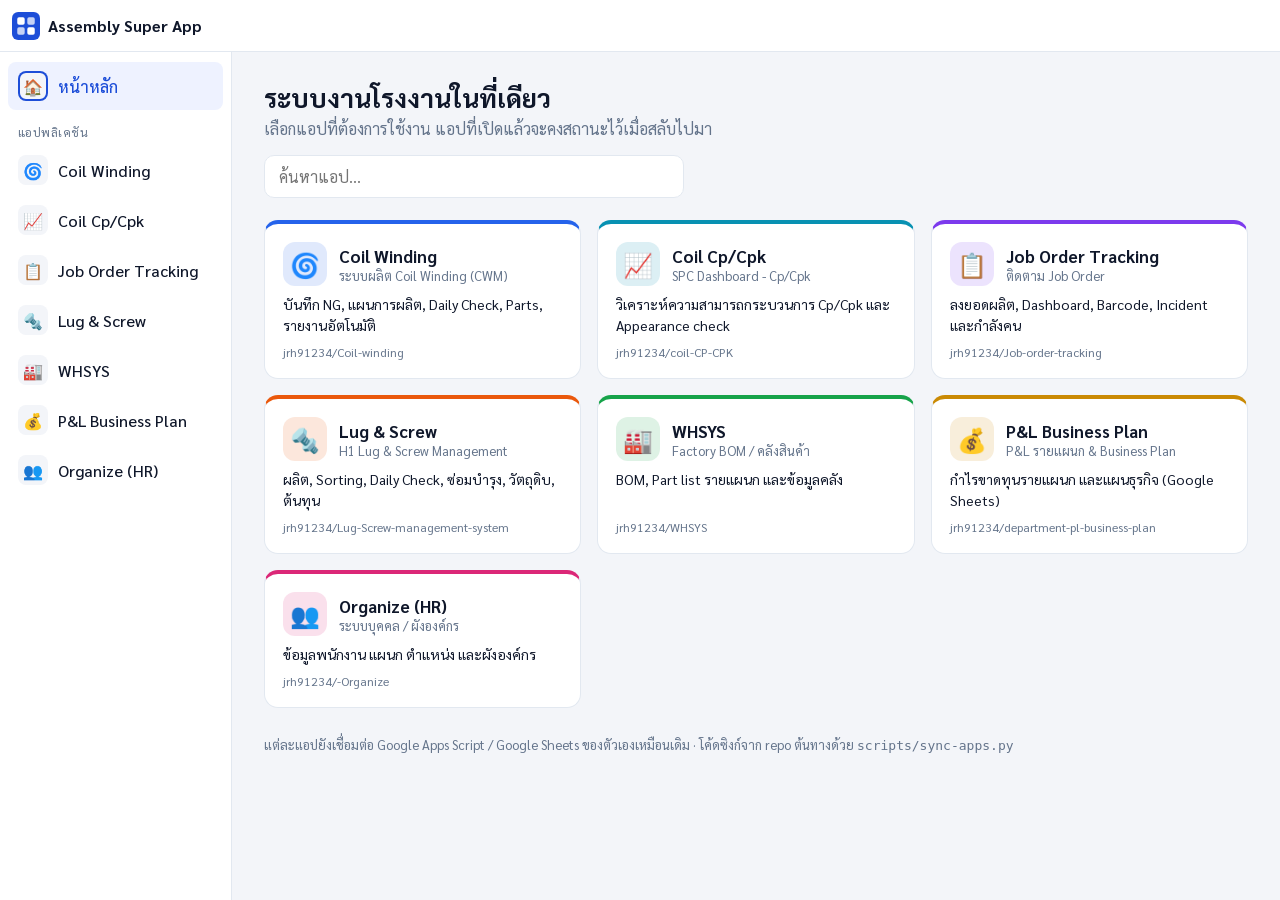
==== index.html @ a47a1d9f "Create Assembly Super App portal combining all factory apps Portal shell (index.html + portal/) list" ====
<!doctype html>
<html lang="th">
<head>
  <meta charset="utf-8">
  <meta name="viewport" content="width=device-width, initial-scale=1">
  <title>Assembly Super App</title>
  <link rel="icon" href="portal/icon.svg" type="image/svg+xml">
  <link rel="preconnect" href="https://fonts.googleapis.com">
  <link href="https://fonts.googleapis.com/css2?family=Sarabun:wght@400;500;600;700&display=swap" rel="stylesheet">
  <link rel="stylesheet" href="portal/portal.css">
</head>
<body>
  <header class="topbar">
    <button class="icon-btn menu-btn" id="menuBtn" aria-label="เมนู">☰</button>
    <a class="brand" href="#/">
      <img src="portal/icon.svg" alt="" width="28" height="28">
      <span>Assembly Super App</span>
    </a>
    <div class="current" id="current"></div>
    <div class="actions" id="appActions" hidden>
      <select id="subPage" aria-label="หน้าย่อย" hidden></select>
      <button class="icon-btn" id="reloadBtn" title="โหลดแอปใหม่">⟳</button>
      <a class="icon-btn" id="newTabBtn" target="_blank" rel="noopener" title="เปิดในแท็บใหม่">↗</a>
    </div>
  </header>

  <nav class="sidebar" id="sidebar">
    <a class="nav-item" href="#/" data-id="">
      <span class="nav-icon">🏠</span><span class="nav-label">หน้าหลัก</span>
    </a>
    <div class="nav-sep">แอปพลิเคชัน</div>
    <div id="navApps"></div>
  </nav>
  <div class="scrim" id="scrim"></div>

  <main class="content">
    <section class="home" id="home">
      <div class="hero">
        <h1>ระบบงานโรงงานในที่เดียว</h1>
        <p>เลือกแอปที่ต้องการใช้งาน แอปที่เปิดแล้วจะคงสถานะไว้เมื่อสลับไปมา</p>
        <input type="search" id="search" placeholder="ค้นหาแอป…" autocomplete="off">
      </div>
      <div class="grid" id="grid"></div>
      <p class="footnote">แต่ละแอปยังเชื่อมต่อ Google Apps Script / Google Sheets ของตัวเองเหมือนเดิม
        · โค้ดซิงก์จาก repo ต้นทางด้วย <code>scripts/sync-apps.py</code></p>
    </section>
    <div class="frames" id="frames"></div>
  </main>

  <script src="portal/portal.js"></script>
</body>
</html>
---- portal/portal.css ----
:root {
  --bg: #f3f5f9;
  --surface: #ffffff;
  --text: #0f172a;
  --muted: #64748b;
  --border: #e2e8f0;
  --accent: #1d4ed8;
  --hover: #eef2ff;
  --topbar-h: 52px;
  --sidebar-w: 232px;
  color-scheme: light;
}
@media (prefers-color-scheme: dark) {
  :root {
    --bg: #0b1120;
    --surface: #111827;
    --text: #e5e7eb;
    --muted: #94a3b8;
    --border: #1f2937;
    --accent: #60a5fa;
    --hover: #1e293b;
    color-scheme: dark;
  }
}

* { box-sizing: border-box; }
html, body { height: 100%; margin: 0; }
body {
  font-family: "Sarabun", system-ui, sans-serif;
  background: var(--bg);
  color: var(--text);
  overflow: hidden;
}

.topbar {
  position: fixed; inset: 0 0 auto 0; height: var(--topbar-h);
  display: flex; align-items: center; gap: 12px; padding: 0 12px;
  background: var(--surface); border-bottom: 1px solid var(--border); z-index: 30;
}
.brand { display: flex; align-items: center; gap: 8px; font-weight: 700; color: inherit; text-decoration: none; white-space: nowrap; }
.current { flex: 1; min-width: 0; color: var(--muted); white-space: nowrap; overflow: hidden; text-overflow: ellipsis; }
.current::before { content: "/"; margin-right: 10px; opacity: .5; }
.current:empty::before { content: none; }
.actions { display: flex; align-items: center; gap: 6px; }
.actions[hidden] { display: none; }
.actions select {
  font: inherit; padding: 4px 8px; border-radius: 8px;
  border: 1px solid var(--border); background: var(--surface); color: inherit;
}
.icon-btn {
  display: inline-grid; place-items: center; width: 36px; height: 36px;
  border: 1px solid var(--border); border-radius: 8px; background: var(--surface);
  color: inherit; font-size: 18px; cursor: pointer; text-decoration: none;
}
.icon-btn:hover { background: var(--hover); }
.menu-btn { display: none; }

.sidebar {
  position: fixed; top: var(--topbar-h); bottom: 0; left: 0; width: var(--sidebar-w);
  padding: 10px 8px; overflow-y: auto;
  background: var(--surface); border-right: 1px solid var(--border); z-index: 25;
}
.nav-item {
  display: flex; align-items: center; gap: 10px; padding: 9px 10px; margin-bottom: 2px;
  border-radius: 8px; color: inherit; text-decoration: none; font-weight: 500;
}
.nav-item:hover { background: var(--hover); }
.nav-item.active { background: var(--hover); color: var(--accent); }
.nav-item.active .nav-icon { box-shadow: inset 0 0 0 2px var(--app-color, var(--accent)); }
.nav-icon {
  display: inline-grid; place-items: center; width: 30px; height: 30px; border-radius: 8px;
  background: var(--bg); font-size: 16px; flex: none;
}
.nav-label { overflow: hidden; text-overflow: ellipsis; white-space: nowrap; }
.nav-dot { width: 6px; height: 6px; border-radius: 50%; background: #22c55e; margin-left: auto; flex: none; }
.nav-sep { margin: 14px 10px 6px; font-size: 12px; color: var(--muted); text-transform: uppercase; letter-spacing: .04em; }
.scrim { display: none; }

.content { position: fixed; top: var(--topbar-h); left: var(--sidebar-w); right: 0; bottom: 0; }
.home { height: 100%; overflow-y: auto; padding: 28px 32px 40px; }
.home[hidden], .frames[hidden] { display: none; }
.hero h1 { margin: 0 0 4px; font-size: 26px; }
.hero p { margin: 0 0 16px; color: var(--muted); }
#search {
  width: 100%; max-width: 420px; font: inherit; padding: 10px 14px;
  border: 1px solid var(--border); border-radius: 10px; background: var(--surface); color: inherit;
}
.grid { display: grid; grid-template-columns: repeat(auto-fill, minmax(250px, 1fr)); gap: 16px; margin-top: 22px; }
.card {
  display: flex; flex-direction: column; gap: 8px; padding: 18px;
  background: var(--surface); border: 1px solid var(--border); border-radius: 14px;
  border-top: 4px solid var(--app-color); color: inherit; text-decoration: none;
  transition: transform .12s, box-shadow .12s;
}
.card:hover { transform: translateY(-2px); box-shadow: 0 8px 24px rgb(15 23 42 / .08); }
.card-head { display: flex; align-items: center; gap: 12px; }
.card-icon {
  display: grid; place-items: center; width: 44px; height: 44px; border-radius: 12px; font-size: 24px;
  background: color-mix(in srgb, var(--app-color) 14%, transparent);
}
.card h2 { margin: 0; font-size: 17px; }
.card .th { margin: 0; font-size: 13px; color: var(--muted); }
.card p.desc { margin: 0; font-size: 14px; line-height: 1.5; }
.card .meta { margin-top: auto; font-size: 12px; color: var(--muted); }
.footnote { margin-top: 28px; font-size: 13px; color: var(--muted); }
.empty { color: var(--muted); }

.frames, .frames iframe { position: absolute; inset: 0; width: 100%; height: 100%; border: 0; background: #fff; }
.frames iframe[hidden] { display: none; }

@media (max-width: 820px) {
  .menu-btn { display: inline-grid; }
  .brand span { display: none; }
  .sidebar { transform: translateX(-100%); transition: transform .2s; }
  body.nav-open .sidebar { transform: none; box-shadow: 0 0 40px rgb(0 0 0 / .2); }
  body.nav-open .scrim { display: block; position: fixed; inset: var(--topbar-h) 0 0 0; background: rgb(0 0 0 / .35); z-index: 20; }
  .content { left: 0; }
  .home { padding: 20px 16px 32px; }
  .actions select { max-width: 120px; }
}
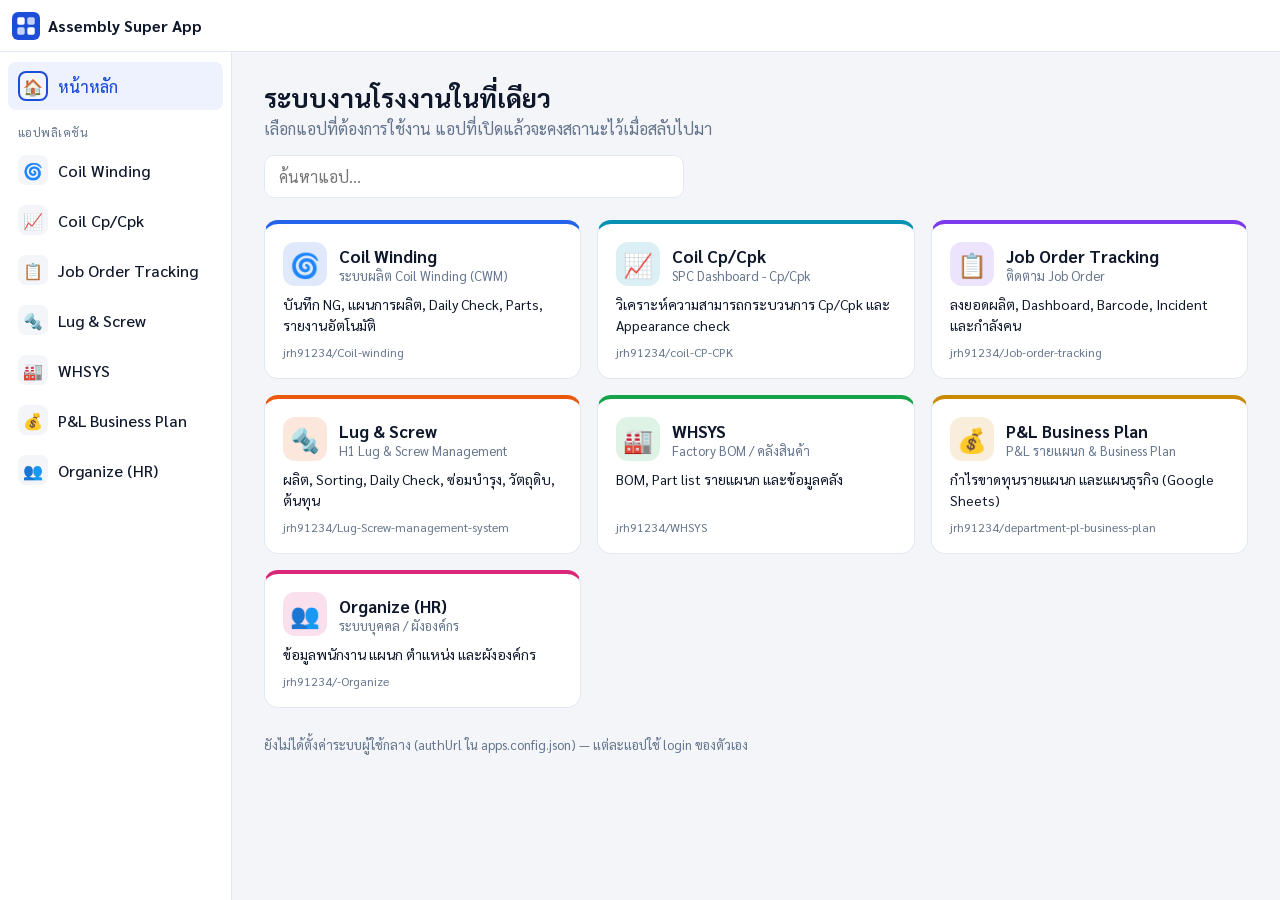
==== commit 0df9f442: "Add central user directory, SSO login and Admin panel scr/auth.gs is a new Apps Script web app holdi" ====
--- a/index.html
+++ b/index.html
@@ -22,6 +22,15 @@
       <button class="icon-btn" id="reloadBtn" title="โหลดแอปใหม่">⟳</button>
       <a class="icon-btn" id="newTabBtn" target="_blank" rel="noopener" title="เปิดในแท็บใหม่">↗</a>
     </div>
+    <div class="user-menu" id="userMenu" hidden>
+      <button class="user-btn" id="userBtn" aria-haspopup="true">
+        <span class="avatar" id="userAvatar"></span><span class="user-name" id="userName"></span>
+      </button>
+      <div class="dropdown" id="userDropdown" hidden>
+        <button id="changePwBtn">🔑 เปลี่ยนรหัสผ่าน</button>
+        <button id="logoutBtn">🚪 ออกจากระบบ</button>
+      </div>
+    </div>
   </header>
 
   <nav class="sidebar" id="sidebar">
@@ -30,23 +39,100 @@
     </a>
     <div class="nav-sep">แอปพลิเคชัน</div>
     <div id="navApps"></div>
+    <div id="navAdmin" hidden>
+      <div class="nav-sep">ผู้ดูแลระบบ</div>
+      <a class="nav-item" href="#/admin" data-id="admin">
+        <span class="nav-icon">⚙️</span><span class="nav-label">จัดการผู้ใช้</span>
+      </a>
+    </div>
   </nav>
   <div class="scrim" id="scrim"></div>
 
   <main class="content">
     <section class="home" id="home">
       <div class="hero">
-        <h1>ระบบงานโรงงานในที่เดียว</h1>
+        <h1 id="greeting">ระบบงานโรงงานในที่เดียว</h1>
         <p>เลือกแอปที่ต้องการใช้งาน แอปที่เปิดแล้วจะคงสถานะไว้เมื่อสลับไปมา</p>
         <input type="search" id="search" placeholder="ค้นหาแอป…" autocomplete="off">
       </div>
       <div class="grid" id="grid"></div>
-      <p class="footnote">แต่ละแอปยังเชื่อมต่อ Google Apps Script / Google Sheets ของตัวเองเหมือนเดิม
-        · โค้ดซิงก์จาก repo ต้นทางด้วย <code>scripts/sync-apps.py</code></p>
+      <p class="footnote" id="footnote">แต่ละแอปยังเชื่อมต่อ Google Apps Script / Google Sheets ของตัวเองเหมือนเดิม</p>
     </section>
+
+    <section class="admin" id="admin" hidden>
+      <div class="admin-head">
+        <div>
+          <h1>จัดการผู้ใช้</h1>
+          <p>ผู้ใช้หนึ่งคน login ครั้งเดียวแล้วใช้ได้ทุกแอปที่กำหนดสิทธิ์ไว้</p>
+        </div>
+        <button class="btn primary" id="addUserBtn">+ เพิ่มผู้ใช้</button>
+      </div>
+      <input type="search" id="userSearch" placeholder="ค้นหาผู้ใช้…" autocomplete="off">
+      <div class="table-wrap">
+        <table class="users">
+          <thead><tr><th>ผู้ใช้</th><th>สิทธิ์แอป</th><th>สถานะ</th><th>เข้าใช้ล่าสุด</th><th></th></tr></thead>
+          <tbody id="userRows"><tr><td colspan="5" class="muted">กำลังโหลด…</td></tr></tbody>
+        </table>
+      </div>
+    </section>
+
     <div class="frames" id="frames"></div>
   </main>
 
+  <!-- Login -->
+  <div class="overlay" id="loginOverlay" hidden>
+    <form class="login-card" id="loginForm">
+      <img src="portal/icon.svg" alt="" width="48" height="48">
+      <h1>Assembly Super App</h1>
+      <p class="muted">เข้าสู่ระบบครั้งเดียว ใช้ได้ทุกแอป</p>
+      <label>Username<input id="loginUser" autocomplete="username" autocapitalize="none" required></label>
+      <label>Password<input id="loginPass" type="password" autocomplete="current-password" required></label>
+      <p class="error" id="loginError" hidden></p>
+      <button class="btn primary" id="loginBtn" type="submit">เข้าสู่ระบบ</button>
+    </form>
+  </div>
+
+  <!-- User editor -->
+  <dialog class="modal" id="userModal">
+    <form method="dialog" id="userForm">
+      <h2 id="userModalTitle">เพิ่มผู้ใช้</h2>
+      <div class="form-row">
+        <label>Username<input id="fUsername" required autocapitalize="none" pattern="[A-Za-z0-9._@-]+" title="a-z 0-9 . _ - @"></label>
+        <label>ชื่อ-สกุล<input id="fName" required></label>
+      </div>
+      <div class="form-row">
+        <label><span id="fPasswordLabel">รหัสผ่าน</span><input id="fPassword" type="password" autocomplete="new-password" minlength="4"></label>
+        <label class="check"><input type="checkbox" id="fActive" checked> เปิดใช้งานบัญชี</label>
+      </div>
+      <h3>สิทธิ์ในแต่ละแอป</h3>
+      <div class="app-roles" id="fApps"></div>
+      <p class="error" id="userFormError" hidden></p>
+      <div class="modal-actions">
+        <button class="btn danger" type="button" id="deleteUserBtn" hidden>ลบผู้ใช้</button>
+        <span class="spacer"></span>
+        <button class="btn" type="button" id="cancelUserBtn">ยกเลิก</button>
+        <button class="btn primary" type="submit" id="saveUserBtn">บันทึก</button>
+      </div>
+    </form>
+  </dialog>
+
+  <!-- Change password -->
+  <dialog class="modal small" id="pwModal">
+    <form method="dialog" id="pwForm">
+      <h2>เปลี่ยนรหัสผ่าน</h2>
+      <p class="warn" id="pwNotice" hidden>คุณกำลังใช้รหัสผ่านเริ่มต้น กรุณาเปลี่ยนก่อนใช้งาน</p>
+      <label>รหัสผ่านเดิม<input id="pwOld" type="password" autocomplete="current-password" required></label>
+      <label>รหัสผ่านใหม่<input id="pwNew" type="password" autocomplete="new-password" minlength="4" required></label>
+      <p class="error" id="pwError" hidden></p>
+      <div class="modal-actions">
+        <span class="spacer"></span>
+        <button class="btn" type="button" id="pwCancel">ยกเลิก</button>
+        <button class="btn primary" type="submit">บันทึก</button>
+      </div>
+    </form>
+  </dialog>
+
+  <script src="portal/sso.js"></script>
   <script src="portal/portal.js"></script>
 </body>
 </html>
--- a/portal/portal.css
+++ b/portal/portal.css
@@ -118,3 +118,95 @@
   .home { padding: 20px 16px 32px; }
   .actions select { max-width: 120px; }
 }
+
+/* ---------- auth & admin ---------- */
+.btn {
+  font: inherit; font-weight: 600; padding: 8px 14px; border-radius: 8px; cursor: pointer;
+  border: 1px solid var(--border); background: var(--surface); color: inherit;
+}
+.btn:hover { background: var(--hover); }
+.btn.primary { background: var(--accent); border-color: var(--accent); color: #fff; }
+.btn.primary:hover { filter: brightness(1.08); }
+.btn.danger { color: #dc2626; border-color: #fecaca; }
+.btn.small { padding: 4px 10px; font-size: 13px; }
+.btn:disabled { opacity: .6; cursor: default; }
+.muted { color: var(--muted); font-size: 13px; }
+.error { color: #dc2626; font-size: 14px; margin: 4px 0; }
+.error[hidden], .warn[hidden] { display: none; }
+.warn { background: #fef3c7; color: #92400e; padding: 8px 12px; border-radius: 8px; font-size: 14px; }
+.spacer { flex: 1; }
+
+.user-menu { position: relative; }
+.user-menu[hidden] { display: none; }
+.user-btn {
+  display: flex; align-items: center; gap: 8px; padding: 4px 10px 4px 4px; font: inherit;
+  border: 1px solid var(--border); border-radius: 999px; background: var(--surface); color: inherit; cursor: pointer;
+}
+.avatar { display: grid; place-items: center; width: 28px; height: 28px; border-radius: 50%; background: var(--accent); color: #fff; font-weight: 700; }
+.user-name { max-width: 140px; overflow: hidden; text-overflow: ellipsis; white-space: nowrap; }
+.dropdown {
+  position: absolute; right: 0; top: calc(100% + 6px); min-width: 180px; padding: 6px;
+  background: var(--surface); border: 1px solid var(--border); border-radius: 10px; box-shadow: 0 10px 30px rgb(0 0 0 / .12);
+}
+.dropdown[hidden] { display: none; }
+.dropdown button { display: block; width: 100%; text-align: left; font: inherit; padding: 8px 10px; border: 0; border-radius: 6px; background: none; color: inherit; cursor: pointer; }
+.dropdown button:hover { background: var(--hover); }
+
+.overlay { position: fixed; inset: 0; z-index: 50; display: grid; place-items: center; padding: 16px; background: var(--bg); }
+.overlay[hidden] { display: none; }
+.login-card {
+  width: 100%; max-width: 360px; display: flex; flex-direction: column; gap: 12px; padding: 28px;
+  background: var(--surface); border: 1px solid var(--border); border-radius: 16px; box-shadow: 0 20px 50px rgb(15 23 42 / .08);
+}
+.login-card h1 { margin: 4px 0 0; font-size: 22px; }
+.login-card p { margin: 0 0 6px; }
+label { display: flex; flex-direction: column; gap: 4px; font-size: 14px; font-weight: 600; }
+label.check { flex-direction: row; align-items: center; gap: 8px; align-self: end; padding-bottom: 10px; }
+input:not([type=checkbox]), .app-role select {
+  font: inherit; font-weight: 400; padding: 9px 12px; border-radius: 8px;
+  border: 1px solid var(--border); background: var(--surface); color: inherit; width: 100%;
+}
+
+.admin { height: 100%; overflow-y: auto; padding: 28px 32px 40px; }
+.admin[hidden] { display: none; }
+.admin-head { display: flex; justify-content: space-between; align-items: flex-start; gap: 12px; margin-bottom: 16px; }
+.admin-head h1 { margin: 0 0 4px; font-size: 24px; }
+.admin-head p { margin: 0; color: var(--muted); }
+#userSearch { max-width: 320px; margin-bottom: 14px; }
+.table-wrap { overflow-x: auto; background: var(--surface); border: 1px solid var(--border); border-radius: 12px; }
+table.users { width: 100%; border-collapse: collapse; font-size: 14px; }
+table.users th, table.users td { padding: 10px 14px; text-align: left; border-bottom: 1px solid var(--border); vertical-align: top; }
+table.users th { font-size: 12px; color: var(--muted); font-weight: 600; text-transform: uppercase; }
+table.users tr:last-child td { border-bottom: 0; }
+.chip, .role-chip { display: inline-block; margin: 2px 4px 2px 0; padding: 2px 8px; border-radius: 999px; background: var(--hover); font-size: 12px; white-space: nowrap; }
+.card .meta { display: flex; justify-content: space-between; align-items: center; gap: 8px; }
+.role-chip { margin: 0; color: var(--accent); }
+.status { padding: 2px 8px; border-radius: 999px; font-size: 12px; font-weight: 600; }
+.status.on { background: #dcfce7; color: #166534; }
+.status.off { background: #fee2e2; color: #991b1b; }
+
+dialog.modal {
+  width: min(640px, calc(100vw - 32px)); max-height: calc(100vh - 32px); padding: 22px; border: 1px solid var(--border);
+  border-radius: 14px; background: var(--surface); color: var(--text);
+}
+dialog.modal.small { width: min(380px, calc(100vw - 32px)); }
+dialog.modal::backdrop { background: rgb(15 23 42 / .45); }
+dialog form { display: flex; flex-direction: column; gap: 12px; }
+dialog h2 { margin: 0; font-size: 19px; }
+dialog h3 { margin: 6px 0 0; font-size: 15px; }
+.form-row { display: grid; grid-template-columns: 1fr 1fr; gap: 12px; }
+.app-roles { display: flex; flex-direction: column; gap: 6px; }
+.app-role { display: grid; grid-template-columns: 1fr 170px; gap: 8px; align-items: center; }
+.app-role:has(input) { grid-template-columns: 1fr 170px 150px; }
+.app-role-name { font-size: 14px; font-weight: 600; }
+.app-role select, .app-role input { padding: 6px 10px; }
+.modal-actions { display: flex; gap: 8px; margin-top: 6px; }
+
+@media (max-width: 820px) {
+  .user-name { display: none; }
+  .user-btn { padding: 4px; }
+  .admin { padding: 20px 16px 32px; }
+  .form-row { grid-template-columns: 1fr; }
+  .app-role, .app-role:has(input) { grid-template-columns: 1fr 1fr; }
+  .app-role-name { grid-column: 1 / -1; }
+}
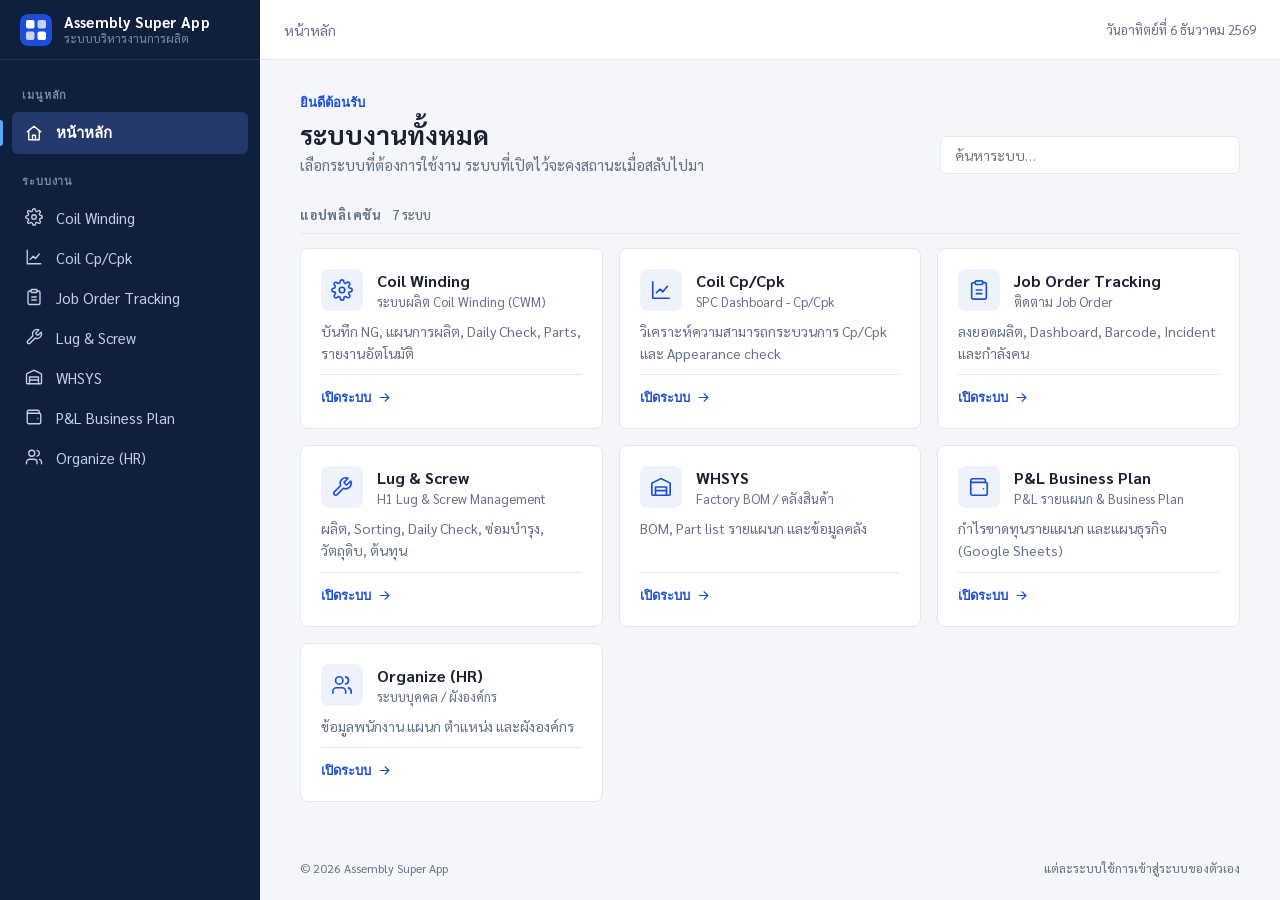
==== commit bb058da6: "Give the portal a more formal layout Navy sidebar with the brand on top, breadcrumb topbar with date" ====
--- a/index.html
+++ b/index.html
@@ -5,58 +5,76 @@
   <meta name="viewport" content="width=device-width, initial-scale=1">
   <title>Assembly Super App</title>
   <link rel="icon" href="portal/icon.svg" type="image/svg+xml">
+  <link rel="icon" href="portal/icon-32.png" sizes="32x32" type="image/png">
+  <link rel="apple-touch-icon" href="portal/icon-180.png">
+  <link rel="manifest" href="manifest.webmanifest">
+  <meta name="theme-color" content="#0f1f3d">
   <link rel="preconnect" href="https://fonts.googleapis.com">
   <link href="https://fonts.googleapis.com/css2?family=Sarabun:wght@400;500;600;700&display=swap" rel="stylesheet">
   <link rel="stylesheet" href="portal/portal.css">
 </head>
 <body>
+  <nav class="sidebar" id="sidebar">
+    <a class="brand" href="#/">
+      <img src="portal/icon.svg" alt="" width="32" height="32">
+      <span class="brand-text"><strong>Assembly Super App</strong><small>ระบบบริหารงานการผลิต</small></span>
+    </a>
+    <div class="nav-scroll">
+      <div class="nav-sep">เมนูหลัก</div>
+      <a class="nav-item" href="#/" data-id="">
+        <span class="nav-icon" data-icon="home"></span><span class="nav-label">หน้าหลัก</span>
+      </a>
+      <div class="nav-sep">ระบบงาน</div>
+      <div id="navApps"></div>
+      <div id="navAdmin" hidden>
+        <div class="nav-sep">ผู้ดูแลระบบ</div>
+        <a class="nav-item" href="#/admin" data-id="admin">
+          <span class="nav-icon" data-icon="shield"></span><span class="nav-label">จัดการผู้ใช้</span>
+        </a>
+      </div>
+    </div>
+  </nav>
+  <div class="scrim" id="scrim"></div>
+
   <header class="topbar">
     <button class="icon-btn menu-btn" id="menuBtn" aria-label="เมนู">☰</button>
-    <a class="brand" href="#/">
-      <img src="portal/icon.svg" alt="" width="28" height="28">
-      <span>Assembly Super App</span>
-    </a>
-    <div class="current" id="current"></div>
+    <nav class="crumbs" aria-label="ตำแหน่งปัจจุบัน">
+      <a href="#/">หน้าหลัก</a><span class="current" id="current"></span>
+    </nav>
     <div class="actions" id="appActions" hidden>
       <select id="subPage" aria-label="หน้าย่อย" hidden></select>
       <button class="icon-btn" id="reloadBtn" title="โหลดแอปใหม่">⟳</button>
       <a class="icon-btn" id="newTabBtn" target="_blank" rel="noopener" title="เปิดในแท็บใหม่">↗</a>
     </div>
+    <span class="today" id="today"></span>
     <div class="user-menu" id="userMenu" hidden>
       <button class="user-btn" id="userBtn" aria-haspopup="true">
-        <span class="avatar" id="userAvatar"></span><span class="user-name" id="userName"></span>
+        <span class="avatar" id="userAvatar"></span>
+        <span class="user-meta"><span class="user-name" id="userName"></span><small id="userRole"></small></span>
       </button>
       <div class="dropdown" id="userDropdown" hidden>
-        <button id="changePwBtn">🔑 เปลี่ยนรหัสผ่าน</button>
-        <button id="logoutBtn">🚪 ออกจากระบบ</button>
+        <button id="changePwBtn"><span data-icon="key"></span>เปลี่ยนรหัสผ่าน</button>
+        <button id="logoutBtn"><span data-icon="logout"></span>ออกจากระบบ</button>
       </div>
     </div>
   </header>
 
-  <nav class="sidebar" id="sidebar">
-    <a class="nav-item" href="#/" data-id="">
-      <span class="nav-icon">🏠</span><span class="nav-label">หน้าหลัก</span>
-    </a>
-    <div class="nav-sep">แอปพลิเคชัน</div>
-    <div id="navApps"></div>
-    <div id="navAdmin" hidden>
-      <div class="nav-sep">ผู้ดูแลระบบ</div>
-      <a class="nav-item" href="#/admin" data-id="admin">
-        <span class="nav-icon">⚙️</span><span class="nav-label">จัดการผู้ใช้</span>
-      </a>
-    </div>
-  </nav>
-  <div class="scrim" id="scrim"></div>
-
   <main class="content">
     <section class="home" id="home">
-      <div class="hero">
-        <h1 id="greeting">ระบบงานโรงงานในที่เดียว</h1>
-        <p>เลือกแอปที่ต้องการใช้งาน แอปที่เปิดแล้วจะคงสถานะไว้เมื่อสลับไปมา</p>
-        <input type="search" id="search" placeholder="ค้นหาแอป…" autocomplete="off">
+      <div class="page-head">
+        <div>
+          <p class="eyebrow" id="greeting">ยินดีต้อนรับ</p>
+          <h1>ระบบงานทั้งหมด</h1>
+          <p class="muted-lead">เลือกระบบที่ต้องการใช้งาน ระบบที่เปิดไว้จะคงสถานะเมื่อสลับไปมา</p>
+        </div>
+        <input type="search" id="search" placeholder="ค้นหาระบบ…" autocomplete="off">
       </div>
+      <div class="section-title"><span>แอปพลิเคชัน</span><span class="count" id="appCount"></span></div>
       <div class="grid" id="grid"></div>
-      <p class="footnote" id="footnote">แต่ละแอปยังเชื่อมต่อ Google Apps Script / Google Sheets ของตัวเองเหมือนเดิม</p>
+      <footer class="page-foot">
+        <span>© <span id="year"></span> Assembly Super App</span>
+        <span id="footnote"></span>
+      </footer>
     </section>
 
     <section class="admin" id="admin" hidden>
@@ -132,6 +150,7 @@
     </form>
   </dialog>
 
+  <script src="portal/icons.js"></script>
   <script src="portal/sso.js"></script>
   <script src="portal/portal.js"></script>
 </body>
--- a/portal/portal.css
+++ b/portal/portal.css
@@ -1,24 +1,34 @@
 :root {
-  --bg: #f3f5f9;
+  --bg: #f4f6f9;
   --surface: #ffffff;
-  --text: #0f172a;
-  --muted: #64748b;
-  --border: #e2e8f0;
+  --text: #1a2233;
+  --muted: #64708a;
+  --border: #e3e7ee;
   --accent: #1d4ed8;
-  --hover: #eef2ff;
-  --topbar-h: 52px;
-  --sidebar-w: 232px;
+  --accent-soft: #eef2fb;
+  --hover: #f1f4f9;
+  --nav-bg: #0f1f3d;
+  --nav-text: #c7d0e0;
+  --nav-muted: #7d8aa5;
+  --nav-hover: #1a2c50;
+  --nav-active: #24396a;
+  --topbar-h: 60px;
+  --sidebar-w: 260px;
   color-scheme: light;
 }
 @media (prefers-color-scheme: dark) {
   :root {
-    --bg: #0b1120;
-    --surface: #111827;
-    --text: #e5e7eb;
-    --muted: #94a3b8;
-    --border: #1f2937;
-    --accent: #60a5fa;
-    --hover: #1e293b;
+    --bg: #0d1220;
+    --surface: #151c2c;
+    --text: #e3e8f1;
+    --muted: #93a0b8;
+    --border: #253049;
+    --accent: #7aa2f7;
+    --accent-soft: #1c2740;
+    --hover: #1b2438;
+    --nav-bg: #0a1022;
+    --nav-hover: #141d33;
+    --nav-active: #1c2a4a;
     color-scheme: dark;
   }
 }
@@ -31,181 +41,228 @@
   color: var(--text);
   overflow: hidden;
 }
-
+.ico { width: 18px; height: 18px; flex: none; }
+
+/* ---------- sidebar ---------- */
+.sidebar {
+  position: fixed; top: 0; bottom: 0; left: 0; width: var(--sidebar-w); z-index: 25;
+  display: flex; flex-direction: column;
+  background: var(--nav-bg); color: var(--nav-text);
+}
+.brand {
+  display: flex; align-items: center; gap: 12px; height: var(--topbar-h); padding: 0 20px;
+  color: #fff; text-decoration: none; border-bottom: 1px solid rgb(255 255 255 / .08); flex: none;
+}
+.brand img { border-radius: 8px; }
+.brand-text { display: flex; flex-direction: column; line-height: 1.2; }
+.brand-text strong { font-size: 15px; font-weight: 700; letter-spacing: .01em; }
+.brand-text small { font-size: 12px; color: var(--nav-muted); }
+.nav-scroll { flex: 1; overflow-y: auto; padding: 8px 12px 20px; }
+.nav-sep {
+  margin: 18px 10px 8px; font-size: 11px; font-weight: 600; color: var(--nav-muted);
+  text-transform: uppercase; letter-spacing: .08em;
+}
+.nav-item {
+  position: relative; display: flex; align-items: center; gap: 12px; padding: 9px 12px; margin-bottom: 2px;
+  border-radius: 6px; color: var(--nav-text); text-decoration: none; font-size: 15px;
+}
+.nav-item:hover { background: var(--nav-hover); color: #fff; }
+.nav-item.active { background: var(--nav-active); color: #fff; font-weight: 600; }
+.nav-item.active::before {
+  content: ""; position: absolute; left: -12px; top: 8px; bottom: 8px; width: 3px; border-radius: 0 3px 3px 0; background: #60a5fa;
+}
+.nav-icon { display: inline-grid; place-items: center; width: 20px; height: 20px; flex: none; }
+.nav-label { overflow: hidden; text-overflow: ellipsis; white-space: nowrap; }
+.nav-dot { width: 6px; height: 6px; border-radius: 50%; background: #34d399; margin-left: auto; flex: none; }
+.scrim { display: none; }
+
+/* ---------- topbar ---------- */
 .topbar {
-  position: fixed; inset: 0 0 auto 0; height: var(--topbar-h);
-  display: flex; align-items: center; gap: 12px; padding: 0 12px;
-  background: var(--surface); border-bottom: 1px solid var(--border); z-index: 30;
-}
-.brand { display: flex; align-items: center; gap: 8px; font-weight: 700; color: inherit; text-decoration: none; white-space: nowrap; }
-.current { flex: 1; min-width: 0; color: var(--muted); white-space: nowrap; overflow: hidden; text-overflow: ellipsis; }
-.current::before { content: "/"; margin-right: 10px; opacity: .5; }
-.current:empty::before { content: none; }
+  position: fixed; top: 0; right: 0; left: var(--sidebar-w); height: var(--topbar-h); z-index: 20;
+  display: flex; align-items: center; gap: 14px; padding: 0 24px;
+  background: var(--surface); border-bottom: 1px solid var(--border);
+}
+.crumbs { flex: 1; min-width: 0; display: flex; align-items: center; gap: 8px; font-size: 14px; color: var(--muted); white-space: nowrap; overflow: hidden; }
+.crumbs a { color: var(--muted); text-decoration: none; }
+.crumbs a:hover { color: var(--text); }
+.crumbs .current { color: var(--text); font-weight: 600; overflow: hidden; text-overflow: ellipsis; }
+.crumbs .current:not(:empty)::before { content: "/"; margin-right: 8px; color: var(--border); font-weight: 400; }
+.today { font-size: 13px; color: var(--muted); white-space: nowrap; }
 .actions { display: flex; align-items: center; gap: 6px; }
 .actions[hidden] { display: none; }
 .actions select {
-  font: inherit; padding: 4px 8px; border-radius: 8px;
+  font: inherit; font-size: 14px; padding: 5px 8px; border-radius: 6px;
   border: 1px solid var(--border); background: var(--surface); color: inherit;
 }
 .icon-btn {
-  display: inline-grid; place-items: center; width: 36px; height: 36px;
-  border: 1px solid var(--border); border-radius: 8px; background: var(--surface);
-  color: inherit; font-size: 18px; cursor: pointer; text-decoration: none;
+  display: inline-grid; place-items: center; width: 34px; height: 34px;
+  border: 1px solid var(--border); border-radius: 6px; background: var(--surface);
+  color: inherit; font-size: 16px; cursor: pointer; text-decoration: none;
 }
 .icon-btn:hover { background: var(--hover); }
 .menu-btn { display: none; }
 
-.sidebar {
-  position: fixed; top: var(--topbar-h); bottom: 0; left: 0; width: var(--sidebar-w);
-  padding: 10px 8px; overflow-y: auto;
-  background: var(--surface); border-right: 1px solid var(--border); z-index: 25;
-}
-.nav-item {
-  display: flex; align-items: center; gap: 10px; padding: 9px 10px; margin-bottom: 2px;
-  border-radius: 8px; color: inherit; text-decoration: none; font-weight: 500;
-}
-.nav-item:hover { background: var(--hover); }
-.nav-item.active { background: var(--hover); color: var(--accent); }
-.nav-item.active .nav-icon { box-shadow: inset 0 0 0 2px var(--app-color, var(--accent)); }
-.nav-icon {
-  display: inline-grid; place-items: center; width: 30px; height: 30px; border-radius: 8px;
-  background: var(--bg); font-size: 16px; flex: none;
-}
-.nav-label { overflow: hidden; text-overflow: ellipsis; white-space: nowrap; }
-.nav-dot { width: 6px; height: 6px; border-radius: 50%; background: #22c55e; margin-left: auto; flex: none; }
-.nav-sep { margin: 14px 10px 6px; font-size: 12px; color: var(--muted); text-transform: uppercase; letter-spacing: .04em; }
-.scrim { display: none; }
-
+/* ---------- content ---------- */
 .content { position: fixed; top: var(--topbar-h); left: var(--sidebar-w); right: 0; bottom: 0; }
-.home { height: 100%; overflow-y: auto; padding: 28px 32px 40px; }
+.home { height: 100%; overflow-y: auto; padding: 32px 40px 24px; display: flex; flex-direction: column; }
 .home[hidden], .frames[hidden] { display: none; }
-.hero h1 { margin: 0 0 4px; font-size: 26px; }
-.hero p { margin: 0 0 16px; color: var(--muted); }
+.page-head { display: flex; justify-content: space-between; align-items: flex-end; gap: 24px; flex-wrap: wrap; }
+.eyebrow { margin: 0 0 4px; font-size: 13px; font-weight: 600; color: var(--accent); }
+.page-head h1 { margin: 0 0 4px; font-size: 26px; font-weight: 700; }
+.muted-lead { margin: 0; color: var(--muted); font-size: 15px; }
 #search {
-  width: 100%; max-width: 420px; font: inherit; padding: 10px 14px;
-  border: 1px solid var(--border); border-radius: 10px; background: var(--surface); color: inherit;
-}
-.grid { display: grid; grid-template-columns: repeat(auto-fill, minmax(250px, 1fr)); gap: 16px; margin-top: 22px; }
+  width: 300px; max-width: 100%; font: inherit; font-size: 14px; padding: 9px 14px;
+  border: 1px solid var(--border); border-radius: 6px; background: var(--surface); color: inherit;
+}
+.section-title {
+  display: flex; align-items: baseline; gap: 10px; margin: 32px 0 14px; padding-bottom: 10px;
+  border-bottom: 1px solid var(--border); font-size: 13px; font-weight: 700; color: var(--muted);
+  text-transform: uppercase; letter-spacing: .06em;
+}
+.section-title .count { font-weight: 500; text-transform: none; letter-spacing: 0; }
+.grid { display: grid; grid-template-columns: repeat(auto-fill, minmax(280px, 1fr)); gap: 16px; }
 .card {
-  display: flex; flex-direction: column; gap: 8px; padding: 18px;
-  background: var(--surface); border: 1px solid var(--border); border-radius: 14px;
-  border-top: 4px solid var(--app-color); color: inherit; text-decoration: none;
-  transition: transform .12s, box-shadow .12s;
-}
-.card:hover { transform: translateY(-2px); box-shadow: 0 8px 24px rgb(15 23 42 / .08); }
-.card-head { display: flex; align-items: center; gap: 12px; }
+  display: flex; flex-direction: column; gap: 10px; padding: 20px;
+  background: var(--surface); border: 1px solid var(--border); border-radius: 8px;
+  color: inherit; text-decoration: none; transition: border-color .15s, box-shadow .15s;
+}
+.card:hover { border-color: var(--accent); box-shadow: 0 4px 16px rgb(15 31 61 / .08); }
+.card-head { display: flex; align-items: center; gap: 14px; }
 .card-icon {
-  display: grid; place-items: center; width: 44px; height: 44px; border-radius: 12px; font-size: 24px;
-  background: color-mix(in srgb, var(--app-color) 14%, transparent);
-}
-.card h2 { margin: 0; font-size: 17px; }
-.card .th { margin: 0; font-size: 13px; color: var(--muted); }
-.card p.desc { margin: 0; font-size: 14px; line-height: 1.5; }
-.card .meta { margin-top: auto; font-size: 12px; color: var(--muted); }
-.footnote { margin-top: 28px; font-size: 13px; color: var(--muted); }
+  display: grid; place-items: center; width: 42px; height: 42px; border-radius: 8px; flex: none;
+  background: var(--accent-soft); color: var(--accent);
+}
+.card-icon .ico { width: 22px; height: 22px; }
+.card h2 { margin: 0; font-size: 16px; font-weight: 700; }
+.card .th { margin: 2px 0 0; font-size: 13px; color: var(--muted); }
+.card p.desc { margin: 0; font-size: 14px; line-height: 1.55; color: var(--muted); flex: 1; }
+.card .meta {
+  display: flex; justify-content: space-between; align-items: center; gap: 8px;
+  padding-top: 12px; border-top: 1px solid var(--border); font-size: 13px;
+}
+.open-link { display: inline-flex; align-items: center; gap: 6px; font-weight: 600; color: var(--accent); }
+.open-link .ico { width: 15px; height: 15px; transition: transform .15s; }
+.card:hover .open-link .ico { transform: translateX(3px); }
+.page-foot {
+  display: flex; justify-content: space-between; gap: 12px; flex-wrap: wrap; margin-top: auto; padding-top: 32px;
+  font-size: 12px; color: var(--muted);
+}
 .empty { color: var(--muted); }
 
 .frames, .frames iframe { position: absolute; inset: 0; width: 100%; height: 100%; border: 0; background: #fff; }
 .frames iframe[hidden] { display: none; }
 
-@media (max-width: 820px) {
-  .menu-btn { display: inline-grid; }
-  .brand span { display: none; }
-  .sidebar { transform: translateX(-100%); transition: transform .2s; }
-  body.nav-open .sidebar { transform: none; box-shadow: 0 0 40px rgb(0 0 0 / .2); }
-  body.nav-open .scrim { display: block; position: fixed; inset: var(--topbar-h) 0 0 0; background: rgb(0 0 0 / .35); z-index: 20; }
-  .content { left: 0; }
-  .home { padding: 20px 16px 32px; }
-  .actions select { max-width: 120px; }
-}
-
-/* ---------- auth & admin ---------- */
+/* ---------- buttons & forms ---------- */
 .btn {
-  font: inherit; font-weight: 600; padding: 8px 14px; border-radius: 8px; cursor: pointer;
+  font: inherit; font-size: 14px; font-weight: 600; padding: 8px 16px; border-radius: 6px; cursor: pointer;
   border: 1px solid var(--border); background: var(--surface); color: inherit;
 }
 .btn:hover { background: var(--hover); }
 .btn.primary { background: var(--accent); border-color: var(--accent); color: #fff; }
 .btn.primary:hover { filter: brightness(1.08); }
-.btn.danger { color: #dc2626; border-color: #fecaca; }
-.btn.small { padding: 4px 10px; font-size: 13px; }
+.btn.danger { color: #b91c1c; border-color: #f3c4c4; }
+.btn.small { padding: 4px 12px; font-size: 13px; }
 .btn:disabled { opacity: .6; cursor: default; }
 .muted { color: var(--muted); font-size: 13px; }
-.error { color: #dc2626; font-size: 14px; margin: 4px 0; }
+.error { color: #b91c1c; font-size: 14px; margin: 4px 0; }
 .error[hidden], .warn[hidden] { display: none; }
-.warn { background: #fef3c7; color: #92400e; padding: 8px 12px; border-radius: 8px; font-size: 14px; }
+.warn { background: #fef3c7; color: #92400e; padding: 8px 12px; border-radius: 6px; font-size: 14px; }
 .spacer { flex: 1; }
-
+label { display: flex; flex-direction: column; gap: 4px; font-size: 14px; font-weight: 600; }
+label.check { flex-direction: row; align-items: center; gap: 8px; align-self: end; padding-bottom: 10px; }
+input:not([type=checkbox]), .app-role select {
+  font: inherit; font-weight: 400; padding: 9px 12px; border-radius: 6px;
+  border: 1px solid var(--border); background: var(--surface); color: inherit; width: 100%;
+}
+
+/* ---------- user menu ---------- */
 .user-menu { position: relative; }
 .user-menu[hidden] { display: none; }
 .user-btn {
-  display: flex; align-items: center; gap: 8px; padding: 4px 10px 4px 4px; font: inherit;
-  border: 1px solid var(--border); border-radius: 999px; background: var(--surface); color: inherit; cursor: pointer;
-}
-.avatar { display: grid; place-items: center; width: 28px; height: 28px; border-radius: 50%; background: var(--accent); color: #fff; font-weight: 700; }
-.user-name { max-width: 140px; overflow: hidden; text-overflow: ellipsis; white-space: nowrap; }
+  display: flex; align-items: center; gap: 10px; padding: 4px 8px 4px 4px; font: inherit;
+  border: 0; border-left: 1px solid var(--border); border-radius: 0; background: none; color: inherit; cursor: pointer;
+  padding-left: 14px;
+}
+.avatar { display: grid; place-items: center; width: 34px; height: 34px; border-radius: 50%; background: var(--nav-bg); color: #fff; font-weight: 700; font-size: 14px; }
+.user-meta { display: flex; flex-direction: column; align-items: flex-start; line-height: 1.2; text-align: left; }
+.user-name { max-width: 160px; overflow: hidden; text-overflow: ellipsis; white-space: nowrap; font-size: 14px; font-weight: 600; }
+.user-meta small { font-size: 12px; color: var(--muted); }
 .dropdown {
-  position: absolute; right: 0; top: calc(100% + 6px); min-width: 180px; padding: 6px;
-  background: var(--surface); border: 1px solid var(--border); border-radius: 10px; box-shadow: 0 10px 30px rgb(0 0 0 / .12);
+  position: absolute; right: 0; top: calc(100% + 8px); min-width: 200px; padding: 6px;
+  background: var(--surface); border: 1px solid var(--border); border-radius: 8px; box-shadow: 0 10px 30px rgb(0 0 0 / .12);
 }
 .dropdown[hidden] { display: none; }
-.dropdown button { display: block; width: 100%; text-align: left; font: inherit; padding: 8px 10px; border: 0; border-radius: 6px; background: none; color: inherit; cursor: pointer; }
+.dropdown button {
+  display: flex; align-items: center; gap: 10px; width: 100%; text-align: left; font: inherit; font-size: 14px;
+  padding: 8px 10px; border: 0; border-radius: 6px; background: none; color: inherit; cursor: pointer;
+}
 .dropdown button:hover { background: var(--hover); }
-
-.overlay { position: fixed; inset: 0; z-index: 50; display: grid; place-items: center; padding: 16px; background: var(--bg); }
+.dropdown .ico { width: 16px; height: 16px; color: var(--muted); }
+
+/* ---------- login ---------- */
+.overlay { position: fixed; inset: 0; z-index: 50; display: grid; place-items: center; padding: 16px; background: var(--nav-bg); }
 .overlay[hidden] { display: none; }
 .login-card {
-  width: 100%; max-width: 360px; display: flex; flex-direction: column; gap: 12px; padding: 28px;
-  background: var(--surface); border: 1px solid var(--border); border-radius: 16px; box-shadow: 0 20px 50px rgb(15 23 42 / .08);
+  width: 100%; max-width: 380px; display: flex; flex-direction: column; gap: 12px; padding: 32px;
+  background: var(--surface); border-radius: 10px; box-shadow: 0 24px 60px rgb(0 0 0 / .3);
 }
 .login-card h1 { margin: 4px 0 0; font-size: 22px; }
 .login-card p { margin: 0 0 6px; }
-label { display: flex; flex-direction: column; gap: 4px; font-size: 14px; font-weight: 600; }
-label.check { flex-direction: row; align-items: center; gap: 8px; align-self: end; padding-bottom: 10px; }
-input:not([type=checkbox]), .app-role select {
-  font: inherit; font-weight: 400; padding: 9px 12px; border-radius: 8px;
-  border: 1px solid var(--border); background: var(--surface); color: inherit; width: 100%;
-}
-
-.admin { height: 100%; overflow-y: auto; padding: 28px 32px 40px; }
+
+/* ---------- admin ---------- */
+.admin { height: 100%; overflow-y: auto; padding: 32px 40px 40px; }
 .admin[hidden] { display: none; }
-.admin-head { display: flex; justify-content: space-between; align-items: flex-start; gap: 12px; margin-bottom: 16px; }
+.admin-head { display: flex; justify-content: space-between; align-items: flex-start; gap: 12px; margin-bottom: 18px; }
 .admin-head h1 { margin: 0 0 4px; font-size: 24px; }
 .admin-head p { margin: 0; color: var(--muted); }
 #userSearch { max-width: 320px; margin-bottom: 14px; }
-.table-wrap { overflow-x: auto; background: var(--surface); border: 1px solid var(--border); border-radius: 12px; }
+.table-wrap { overflow-x: auto; background: var(--surface); border: 1px solid var(--border); border-radius: 8px; }
 table.users { width: 100%; border-collapse: collapse; font-size: 14px; }
-table.users th, table.users td { padding: 10px 14px; text-align: left; border-bottom: 1px solid var(--border); vertical-align: top; }
-table.users th { font-size: 12px; color: var(--muted); font-weight: 600; text-transform: uppercase; }
+table.users th, table.users td { padding: 12px 16px; text-align: left; border-bottom: 1px solid var(--border); vertical-align: top; }
+table.users th { font-size: 12px; color: var(--muted); font-weight: 700; text-transform: uppercase; letter-spacing: .04em; background: var(--hover); }
 table.users tr:last-child td { border-bottom: 0; }
-.chip, .role-chip { display: inline-block; margin: 2px 4px 2px 0; padding: 2px 8px; border-radius: 999px; background: var(--hover); font-size: 12px; white-space: nowrap; }
-.card .meta { display: flex; justify-content: space-between; align-items: center; gap: 8px; }
-.role-chip { margin: 0; color: var(--accent); }
-.status { padding: 2px 8px; border-radius: 999px; font-size: 12px; font-weight: 600; }
+.chip, .role-chip { display: inline-block; margin: 2px 4px 2px 0; padding: 2px 8px; border-radius: 4px; background: var(--hover); border: 1px solid var(--border); font-size: 12px; white-space: nowrap; }
+.role-chip { margin: 0; color: var(--muted); }
+.status { padding: 2px 8px; border-radius: 4px; font-size: 12px; font-weight: 600; white-space: nowrap; }
+table.users td:first-child { min-width: 160px; }
+table.users td:nth-child(4) { white-space: nowrap; }
 .status.on { background: #dcfce7; color: #166534; }
 .status.off { background: #fee2e2; color: #991b1b; }
 
 dialog.modal {
-  width: min(640px, calc(100vw - 32px)); max-height: calc(100vh - 32px); padding: 22px; border: 1px solid var(--border);
-  border-radius: 14px; background: var(--surface); color: var(--text);
+  width: min(660px, calc(100vw - 32px)); max-height: calc(100vh - 32px); padding: 24px; border: 1px solid var(--border);
+  border-radius: 10px; background: var(--surface); color: var(--text);
 }
 dialog.modal.small { width: min(380px, calc(100vw - 32px)); }
-dialog.modal::backdrop { background: rgb(15 23 42 / .45); }
+dialog.modal::backdrop { background: rgb(15 31 61 / .5); }
 dialog form { display: flex; flex-direction: column; gap: 12px; }
 dialog h2 { margin: 0; font-size: 19px; }
-dialog h3 { margin: 6px 0 0; font-size: 15px; }
+dialog h3 { margin: 6px 0 0; font-size: 14px; color: var(--muted); text-transform: uppercase; letter-spacing: .05em; }
 .form-row { display: grid; grid-template-columns: 1fr 1fr; gap: 12px; }
 .app-roles { display: flex; flex-direction: column; gap: 6px; }
 .app-role { display: grid; grid-template-columns: 1fr 170px; gap: 8px; align-items: center; }
 .app-role:has(input) { grid-template-columns: 1fr 170px 150px; }
-.app-role-name { font-size: 14px; font-weight: 600; }
+.app-role-name { display: flex; align-items: center; gap: 8px; font-size: 14px; font-weight: 600; }
+.app-role-name .ico { color: var(--muted); }
 .app-role select, .app-role input { padding: 6px 10px; }
 .modal-actions { display: flex; gap: 8px; margin-top: 6px; }
 
+/* ---------- small screens ---------- */
+@media (max-width: 900px) {
+  .today { display: none; }
+}
 @media (max-width: 820px) {
-  .user-name { display: none; }
-  .user-btn { padding: 4px; }
-  .admin { padding: 20px 16px 32px; }
+  .menu-btn { display: inline-grid; }
+  .sidebar { transform: translateX(-100%); transition: transform .2s; z-index: 40; }
+  body.nav-open .sidebar { transform: none; box-shadow: 0 0 40px rgb(0 0 0 / .3); }
+  body.nav-open .scrim { display: block; position: fixed; inset: 0; background: rgb(0 0 0 / .4); z-index: 30; }
+  .topbar, .content { left: 0; }
+  .topbar { padding: 0 12px; gap: 10px; }
+  .home, .admin { padding: 22px 16px 20px; }
+  #search { width: 100%; }
+  .user-meta { display: none; }
+  .user-btn { padding-left: 10px; }
+  .actions select { max-width: 120px; }
   .form-row { grid-template-columns: 1fr; }
   .app-role, .app-role:has(input) { grid-template-columns: 1fr 1fr; }
   .app-role-name { grid-column: 1 / -1; }
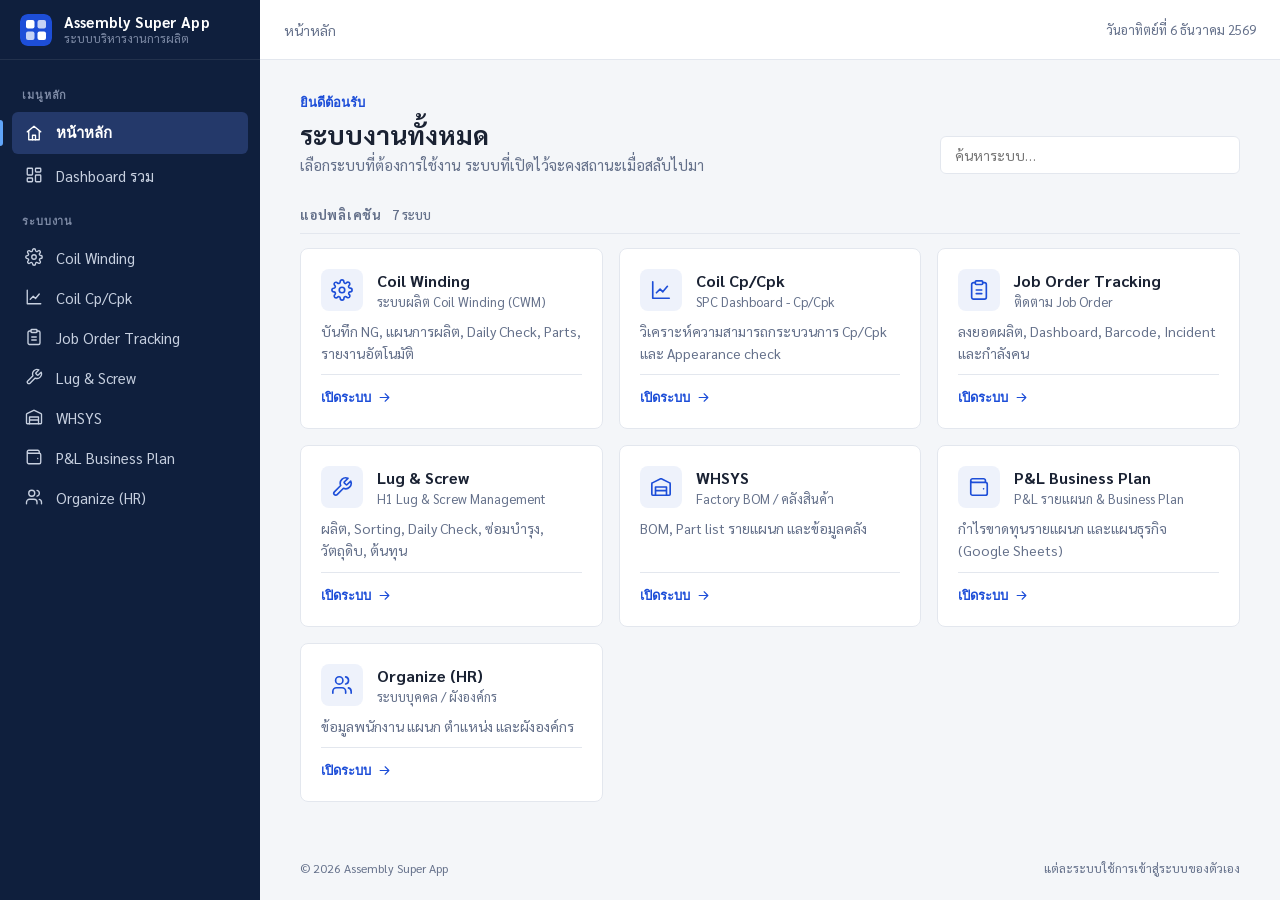
==== commit a50b3cc9: "Add a combined Dashboard page (#/dashboards) Shows every permitted app's dashboard side by side in l" ====
--- a/index.html
+++ b/index.html
@@ -23,6 +23,9 @@
       <div class="nav-sep">เมนูหลัก</div>
       <a class="nav-item" href="#/" data-id="">
         <span class="nav-icon" data-icon="home"></span><span class="nav-label">หน้าหลัก</span>
+      </a>
+      <a class="nav-item" href="#/dashboards" data-id="dashboards">
+        <span class="nav-icon" data-icon="dashboard"></span><span class="nav-label">Dashboard รวม</span>
       </a>
       <div class="nav-sep">ระบบงาน</div>
       <div id="navApps"></div>
@@ -75,6 +78,25 @@
         <span>© <span id="year"></span> Assembly Super App</span>
         <span id="footnote"></span>
       </footer>
+    </section>
+
+    <section class="dash" id="dash" hidden>
+      <div class="page-head">
+        <div>
+          <p class="eyebrow">ภาพรวม</p>
+          <h1>Dashboard รวมทุกระบบ</h1>
+          <p class="muted-lead">Dashboard ของแต่ละระบบในหน้าเดียว แต่ละช่องเข้าสู่ระบบตามสิทธิ์ของผู้ใช้</p>
+        </div>
+        <div class="dash-tools">
+          <div class="seg" role="group" aria-label="จำนวนคอลัมน์">
+            <button type="button" data-cols="1">1 คอลัมน์</button>
+            <button type="button" data-cols="2">2 คอลัมน์</button>
+            <button type="button" data-cols="3">3 คอลัมน์</button>
+          </div>
+          <button type="button" class="btn" id="dashReloadAll">⟳ โหลดใหม่ทั้งหมด</button>
+        </div>
+      </div>
+      <div class="dash-grid" id="dashGrid"></div>
     </section>
 
     <section class="admin" id="admin" hidden>
--- a/portal/portal.css
+++ b/portal/portal.css
@@ -267,3 +267,38 @@
   .app-role, .app-role:has(input) { grid-template-columns: 1fr 1fr; }
   .app-role-name { grid-column: 1 / -1; }
 }
+
+/* ---------- combined dashboards ---------- */
+.dash { height: 100%; overflow-y: auto; padding: 32px 40px 40px; }
+.dash[hidden] { display: none; }
+.dash-tools { display: flex; align-items: center; gap: 10px; flex-wrap: wrap; }
+.seg { display: inline-flex; border: 1px solid var(--border); border-radius: 6px; overflow: hidden; background: var(--surface); }
+.seg button { font: inherit; font-size: 13px; padding: 7px 12px; border: 0; background: none; color: var(--muted); cursor: pointer; }
+.seg button + button { border-left: 1px solid var(--border); }
+.seg button.on { background: var(--accent-soft); color: var(--accent); font-weight: 600; }
+.dash-grid { --cols: 2; display: grid; grid-template-columns: repeat(var(--cols), minmax(0, 1fr)); gap: 16px; margin-top: 24px; }
+.dash-panel {
+  display: flex; flex-direction: column; height: 560px; min-width: 0;
+  background: var(--surface); border: 1px solid var(--border); border-radius: 8px; overflow: hidden;
+}
+.dash-head {
+  display: flex; align-items: center; justify-content: space-between; gap: 10px; padding: 8px 10px 8px 14px;
+  border-bottom: 1px solid var(--border); background: var(--hover); flex: none;
+}
+.dash-title { display: flex; align-items: center; gap: 8px; min-width: 0; font-size: 14px; font-weight: 700; white-space: nowrap; overflow: hidden; }
+.dash-title .ico { color: var(--accent); }
+.dash-title small { font-weight: 400; color: var(--muted); overflow: hidden; text-overflow: ellipsis; }
+.dash-actions { display: flex; gap: 4px; flex: none; }
+.dash-actions .icon-btn { width: 30px; height: 30px; }
+.dash-actions .ico { width: 15px; height: 15px; }
+.dash-body { position: relative; flex: 1; background: #fff; }
+.dash-body iframe { position: absolute; inset: 0; width: 100%; height: 100%; border: 0; }
+.dash-loading { position: absolute; inset: 0; display: grid; place-items: center; color: var(--muted); font-size: 14px; }
+.dash-panel.full { position: fixed; z-index: 35; inset: calc(var(--topbar-h) + 12px) 12px 12px calc(var(--sidebar-w) + 12px); height: auto; box-shadow: 0 20px 60px rgb(0 0 0 / .25); }
+@media (max-width: 820px) {
+  .dash { padding: 22px 16px 20px; }
+  .dash-grid { grid-template-columns: 1fr; }
+  .seg { display: none; }
+  .dash-panel { height: 480px; }
+  .dash-panel.full { inset: calc(var(--topbar-h) + 8px) 8px 8px 8px; }
+}
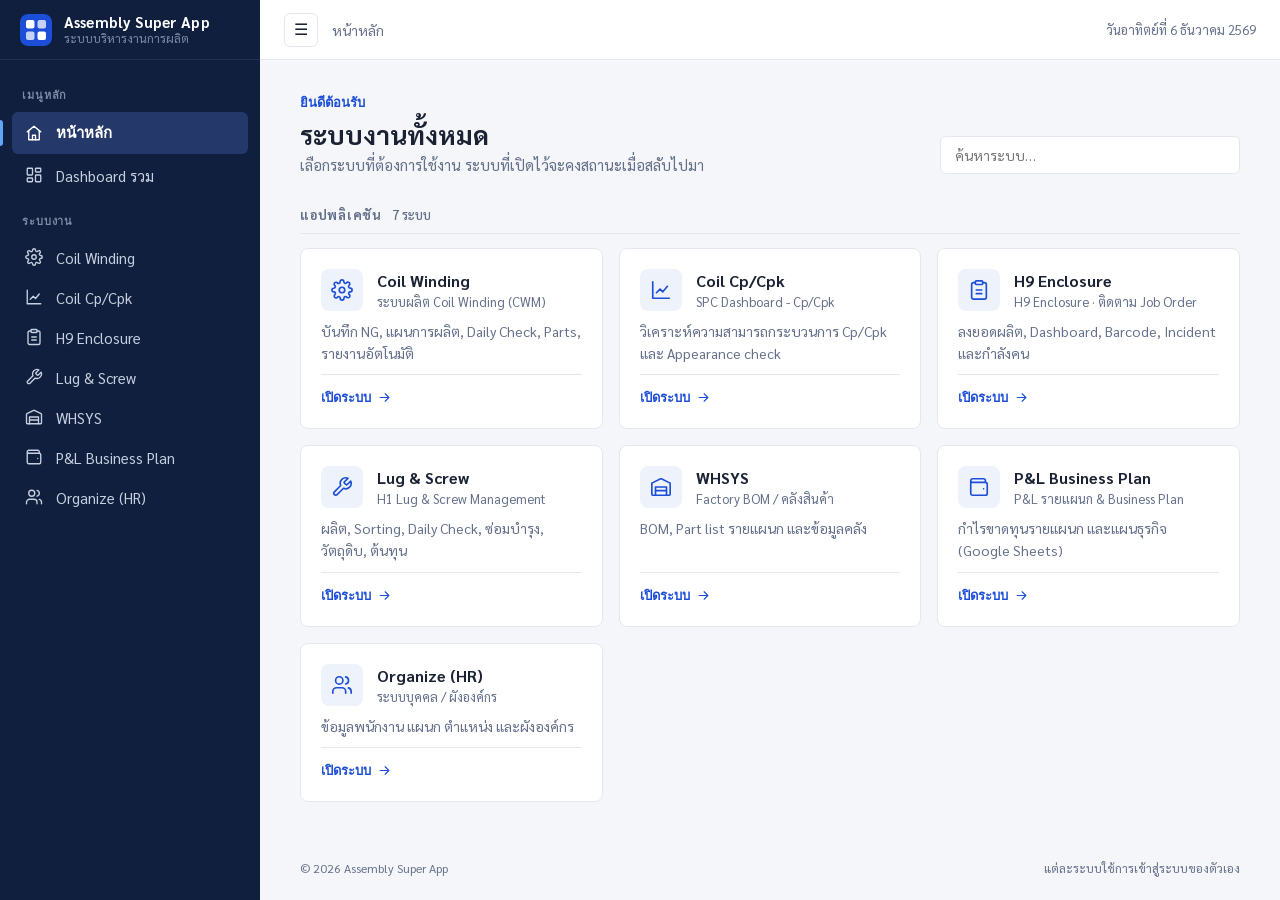
==== commit d64b1f8d: "Let the sidebar collapse to an icon rail The topbar menu button now hides the sidebar labels on desk" ====
--- a/index.html
+++ b/index.html
@@ -21,17 +21,17 @@
     </a>
     <div class="nav-scroll">
       <div class="nav-sep">เมนูหลัก</div>
-      <a class="nav-item" href="#/" data-id="">
+      <a class="nav-item" href="#/" data-id="" title="หน้าหลัก">
         <span class="nav-icon" data-icon="home"></span><span class="nav-label">หน้าหลัก</span>
       </a>
-      <a class="nav-item" href="#/dashboards" data-id="dashboards">
+      <a class="nav-item" href="#/dashboards" data-id="dashboards" title="Dashboard รวม">
         <span class="nav-icon" data-icon="dashboard"></span><span class="nav-label">Dashboard รวม</span>
       </a>
       <div class="nav-sep">ระบบงาน</div>
       <div id="navApps"></div>
       <div id="navAdmin" hidden>
         <div class="nav-sep">ผู้ดูแลระบบ</div>
-        <a class="nav-item" href="#/admin" data-id="admin">
+        <a class="nav-item" href="#/admin" data-id="admin" title="จัดการผู้ใช้">
           <span class="nav-icon" data-icon="shield"></span><span class="nav-label">จัดการผู้ใช้</span>
         </a>
       </div>
@@ -40,7 +40,7 @@
   <div class="scrim" id="scrim"></div>
 
   <header class="topbar">
-    <button class="icon-btn menu-btn" id="menuBtn" aria-label="เมนู">☰</button>
+    <button class="icon-btn menu-btn" id="menuBtn" aria-label="ซ่อน/แสดงเมนู" aria-controls="sidebar">☰</button>
     <nav class="crumbs" aria-label="ตำแหน่งปัจจุบัน">
       <a href="#/">หน้าหลัก</a><span class="current" id="current"></span>
     </nav>
--- a/portal/portal.css
+++ b/portal/portal.css
@@ -100,7 +100,7 @@
   color: inherit; font-size: 16px; cursor: pointer; text-decoration: none;
 }
 .icon-btn:hover { background: var(--hover); }
-.menu-btn { display: none; }
+.menu-btn { display: inline-grid; flex: none; }
 
 /* ---------- content ---------- */
 .content { position: fixed; top: var(--topbar-h); left: var(--sidebar-w); right: 0; bottom: 0; }
@@ -252,7 +252,6 @@
   .today { display: none; }
 }
 @media (max-width: 820px) {
-  .menu-btn { display: inline-grid; }
   .sidebar { transform: translateX(-100%); transition: transform .2s; z-index: 40; }
   body.nav-open .sidebar { transform: none; box-shadow: 0 0 40px rgb(0 0 0 / .3); }
   body.nav-open .scrim { display: block; position: fixed; inset: 0; background: rgb(0 0 0 / .4); z-index: 30; }
@@ -302,3 +301,17 @@
   .dash-panel { height: 480px; }
   .dash-panel.full { inset: calc(var(--topbar-h) + 8px) 8px 8px 8px; }
 }
+
+/* ---------- collapsed sidebar (desktop) ---------- */
+.sidebar, .topbar, .content { transition: width .18s ease, left .18s ease; }
+@media (min-width: 821px) {
+  body.nav-collapsed { --sidebar-w: 68px; }
+  body.nav-collapsed .brand { justify-content: center; padding: 0; }
+  body.nav-collapsed .brand-text,
+  body.nav-collapsed .nav-label { display: none; }
+  body.nav-collapsed .nav-scroll { padding: 8px 10px 20px; }
+  body.nav-collapsed .nav-sep { font-size: 0; margin: 14px 6px; border-top: 1px solid rgb(255 255 255 / .1); }
+  body.nav-collapsed .nav-item { justify-content: center; padding: 10px 0; }
+  body.nav-collapsed .nav-item.active::before { left: -10px; }
+  body.nav-collapsed .nav-dot { position: absolute; top: 6px; right: 8px; margin: 0; }
+}
